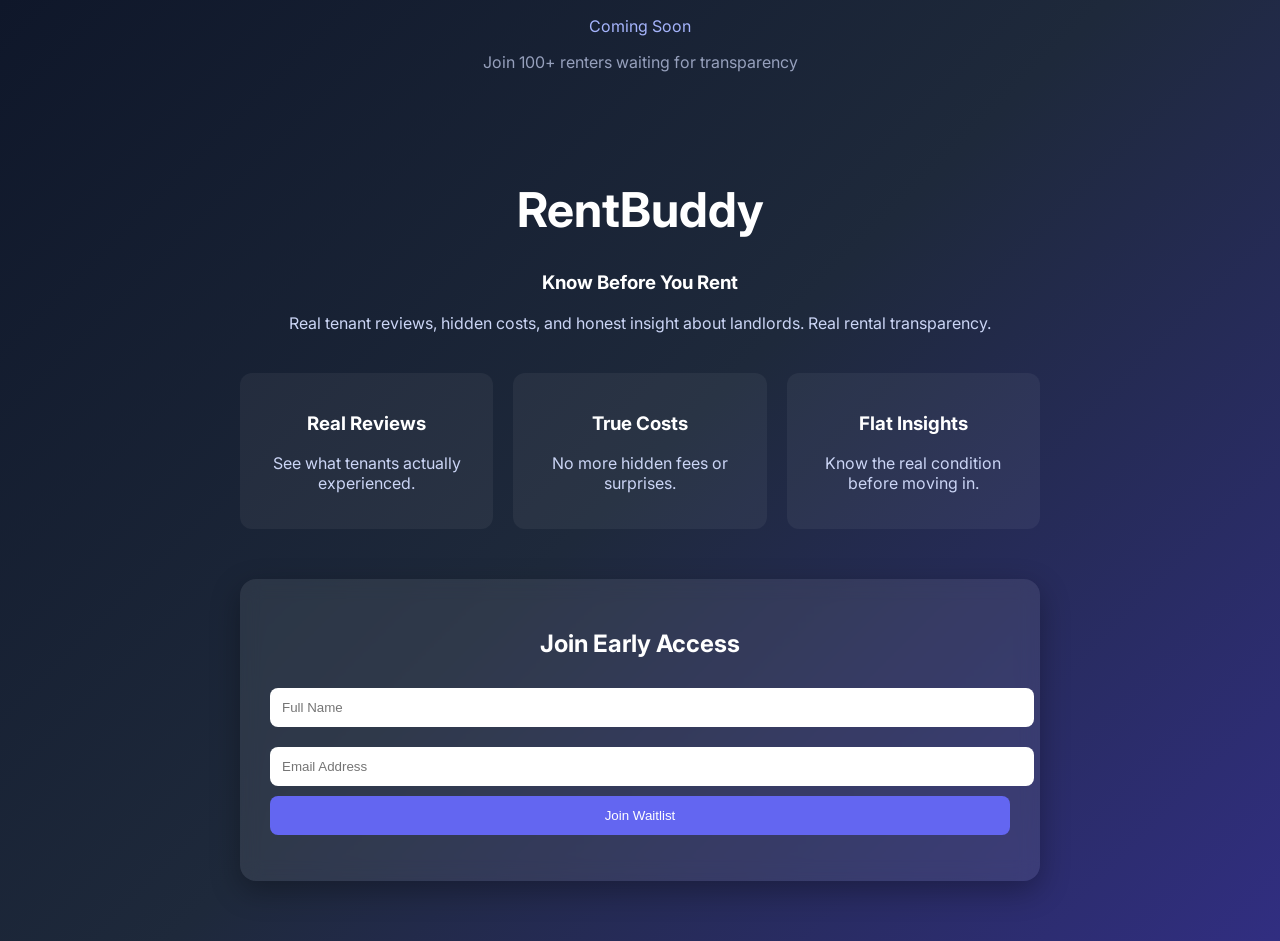
==== index.html @ a785de89 "top" ====
<!DOCTYPE html>
<html lang="en">

<head>
  <meta charset="UTF-8" />
  <meta name="viewport" content="width=device-width, initial-scale=1.0" />
  <link href="https://fonts.googleapis.com/css2?family=Inter:wght@400;600;700&display=swap" rel="stylesheet">
  <link rel="stylesheet" href="style.css">
  <p style="color:#a5b4fc;">Coming Soon</p>
  <p style="opacity:0.7;">
    Join 100+ renters waiting for transparency
  </p>
  <title>RentBuddy</title>
</head>

<body>
  <div class="container">
    <h1>RentBuddy</h1>
    <h3>Know Before You Rent</h3>
    <p>Real tenant reviews, hidden costs, and honest insight about landlords. Real rental transparency.</p>

    <div class="features">
      <div class="feature">
        <h3>Real Reviews</h3>
        <p>See what tenants actually experienced.</p>
      </div>

      <div class="feature">
        <h3>True Costs</h3>
        <p>No more hidden fees or surprises.</p>
      </div>

      <div class="feature">
        <h3>Flat Insights</h3>
        <p>Know the real condition before moving in.</p>
      </div>
    </div>

    <div class="card">
      <h2>Join Early Access</h2>
      <form id="signup-form">
        <input type="text" id="name" placeholder="Full Name" required />
        <input type="email" id="email" placeholder="Email Address" required />
        <button type="submit">Join Waitlist</button>
      </form>

      <p id="response-message"></p>
    </div>
  </div>

  <script>
    const scriptURL = "https://script.google.com/macros/s/AKfycbyjTUxDTd64kOq5u7lBZg5m4MmlNML_QeSrmSQZ3-kgmN3GrU54TCzn5hJ8YXNWSWyDuQ/exec";

    document.getElementById("signup-form").addEventListener("submit", e => {
      e.preventDefault();

      const name = document.getElementById("name").value;
      const email = document.getElementById("email").value;

      fetch(scriptURL, {
        method: "POST",
        body: JSON.stringify({ name, email }),
      })
        .then(() => {
          document.getElementById("response-message").innerText = "You're on the list!";
        })
        .catch(() => {
          document.getElementById("response-message").innerText = "Something went wrong.";
        });
    });
  </script>

</body>

</html>
---- style.css ----
body {
    font-family: 'Inter', sans-serif;
    margin: 0;
    background: linear-gradient(135deg, #0f172a, #1e293b, #312e81);
    color: white;
    text-align: center;
}

.container {
    padding: 60px 20px;
    max-width: 800px;
    margin: auto;
}

h1 {
    font-size: 3rem;
}

p {
    color: #cbd5f5;
}

.card {
    background: rgba(255,255,255,0.08);
    backdrop-filter: blur(10px);
    padding: 30px;
    border-radius: 16px;
    margin-top: 50px;
    box-shadow: 0 10px 30px rgba(0,0,0,0.3);
}

.features {
    display: flex;
    gap: 20px;
    margin-top: 40px;
    flex-wrap: wrap;
}

.feature {
    flex: 1;
    background: rgba(255, 255, 255, 0.05);
    padding: 20px;
    border-radius: 12px;
}

input {
    width: 100%;
    padding: 12px;
    margin: 10px 0;
    border-radius: 8px;
    border: none;
}

button {
    background: #6366f1;
    color: white;
    border: none;
    padding: 12px;
    width: 100%;
    border-radius: 8px;
    cursor: pointer;
    transition: all 0.2s ease;
}

button:hover {
    background: #4f46e5;
    transform: translateY(-2px);
}
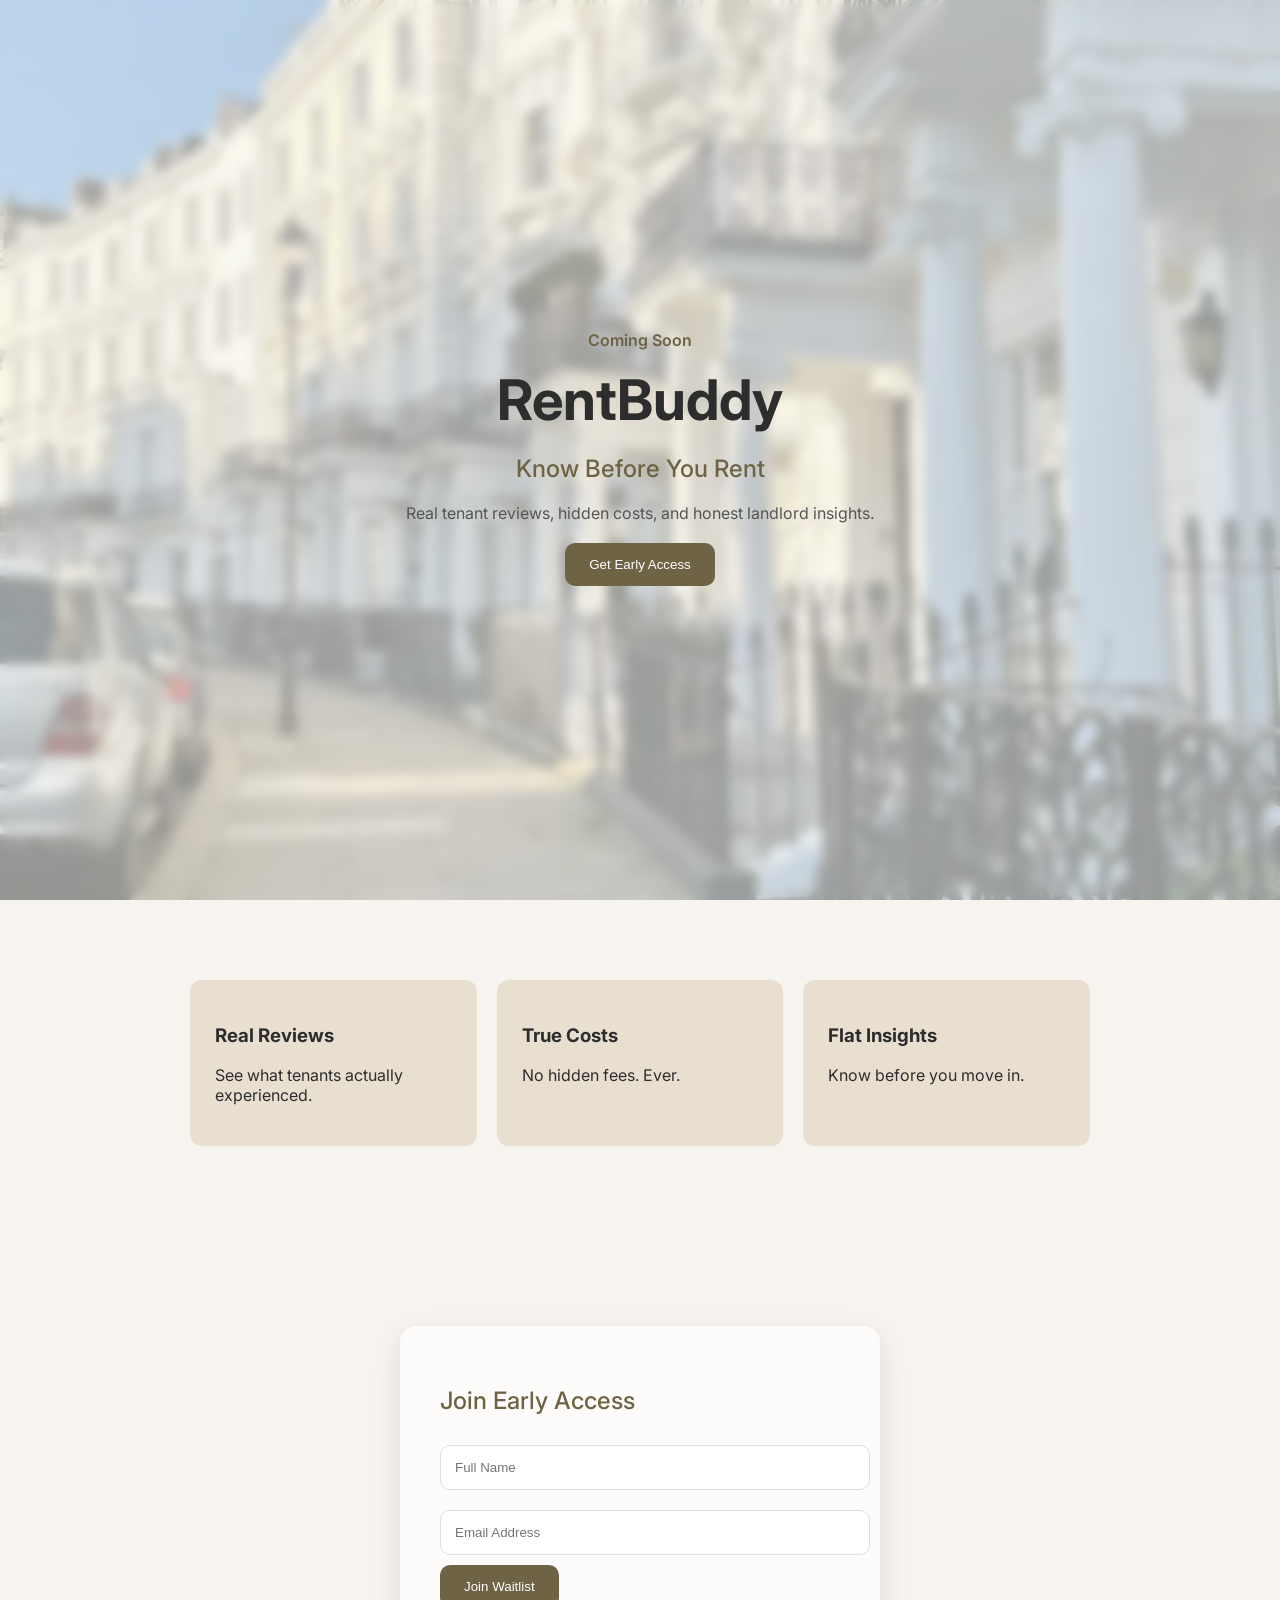
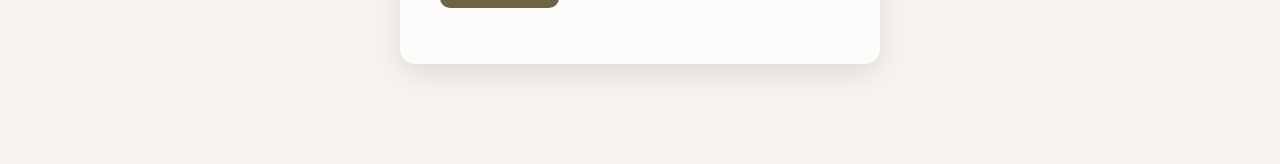
==== commit 695c9e6a: "huge improve" ====
--- a/index.html
+++ b/index.html
@@ -1,43 +1,58 @@
 <!DOCTYPE html>
 <html lang="en">
-
 <head>
   <meta charset="UTF-8" />
-  <meta name="viewport" content="width=device-width, initial-scale=1.0" />
+  <meta name="viewport" content="width=device-width, initial-scale=1.0"/>
+
+  <title>RentBuddy</title>
+
   <link href="https://fonts.googleapis.com/css2?family=Inter:wght@400;600;700&display=swap" rel="stylesheet">
+
   <link rel="stylesheet" href="style.css">
-  <p style="color:#a5b4fc;">Coming Soon</p>
-  <p style="opacity:0.7;">
-    Join 100+ renters waiting for transparency
-  </p>
-  <title>RentBuddy</title>
 </head>
 
 <body>
-  <div class="container">
-    <h1>RentBuddy</h1>
-    <h3>Know Before You Rent</h3>
-    <p>Real tenant reviews, hidden costs, and honest insight about landlords. Real rental transparency.</p>
 
-    <div class="features">
-      <div class="feature">
-        <h3>Real Reviews</h3>
-        <p>See what tenants actually experienced.</p>
-      </div>
+  <!-- HERO -->
+  <section class="hero">
+    <div class="overlay"></div>
 
-      <div class="feature">
-        <h3>True Costs</h3>
-        <p>No more hidden fees or surprises.</p>
-      </div>
+    <div class="hero-content fade-up">
+      <p class="badge">Coming Soon</p>
+      <h1>RentBuddy</h1>
+      <h2>Know Before You Rent</h2>
 
-      <div class="feature">
-        <h3>Flat Insights</h3>
-        <p>Know the real condition before moving in.</p>
-      </div>
+      <p class="subtitle">
+        Real tenant reviews, hidden costs, and honest landlord insights.
+      </p>
+
+      <button id="cta-btn">Get Early Access</button>
+    </div>
+  </section>
+
+  <!-- FEATURES -->
+  <section class="features fade-up">
+    <div class="feature">
+      <h3>Real Reviews</h3>
+      <p>See what tenants actually experienced.</p>
     </div>
 
-    <div class="card">
+    <div class="feature">
+      <h3>True Costs</h3>
+      <p>No hidden fees. Ever.</p>
+    </div>
+
+    <div class="feature">
+      <h3>Flat Insights</h3>
+      <p>Know before you move in.</p>
+    </div>
+  </section>
+
+  <!-- FORM -->
+  <section id="form-section">
+    <div class="form-card">
       <h2>Join Early Access</h2>
+
       <form id="signup-form">
         <input type="text" id="name" placeholder="Full Name" required />
         <input type="email" id="email" placeholder="Email Address" required />
@@ -46,30 +61,8 @@
 
       <p id="response-message"></p>
     </div>
-  </div>
+  </section>
 
-  <script>
-    const scriptURL = "https://script.google.com/macros/s/AKfycbyjTUxDTd64kOq5u7lBZg5m4MmlNML_QeSrmSQZ3-kgmN3GrU54TCzn5hJ8YXNWSWyDuQ/exec";
-
-    document.getElementById("signup-form").addEventListener("submit", e => {
-      e.preventDefault();
-
-      const name = document.getElementById("name").value;
-      const email = document.getElementById("email").value;
-
-      fetch(scriptURL, {
-        method: "POST",
-        body: JSON.stringify({ name, email }),
-      })
-        .then(() => {
-          document.getElementById("response-message").innerText = "You're on the list!";
-        })
-        .catch(() => {
-          document.getElementById("response-message").innerText = "Something went wrong.";
-        });
-    });
-  </script>
-
+  <script src="script.js"></script>
 </body>
-
 </html>
--- a/style.css
+++ b/style.css
@@ -1,68 +1,128 @@
-body {
-    font-family: 'Inter', sans-serif;
-    margin: 0;
-    background: linear-gradient(135deg, #0f172a, #1e293b, #312e81);
-    color: white;
-    text-align: center;
+html {
+  scroll-behavior: smooth;
 }
 
-.container {
-    padding: 60px 20px;
-    max-width: 800px;
-    margin: auto;
+body {
+  margin: 0;
+  font-family: 'Inter', sans-serif;
+  background: #F7F3EF;
+  color: #2d2d2d;
+}
+
+/* HERO */
+.hero {
+  height: 100vh;
+  background: url("bgpic2.jpg") center/cover no-repeat;
+  position: relative;
+  display: flex;
+  align-items: center;
+  justify-content: center;
+}
+
+.overlay {
+  position: absolute;
+  inset: 0;
+  backdrop-filter: blur(6px);
+  background: rgba(247, 243, 239, 0.6);
+}
+
+.hero-content {
+  position: relative;
+  text-align: center;
+  max-width: 700px;
+}
+
+.badge {
+  color: #6E6345;
+  font-weight: 600;
 }
 
 h1 {
-    font-size: 3rem;
+  font-size: 3.5rem;
+  margin: 10px 0;
 }
 
-p {
-    color: #cbd5f5;
+h2 {
+  font-weight: 500;
+  color: #6E6345;
 }
 
-.card {
-    background: rgba(255,255,255,0.08);
-    backdrop-filter: blur(10px);
-    padding: 30px;
-    border-radius: 16px;
-    margin-top: 50px;
-    box-shadow: 0 10px 30px rgba(0,0,0,0.3);
+.subtitle {
+  margin: 20px 0;
+  color: #555;
 }
 
+button {
+  background: #6E6345;
+  color: white;
+  border: none;
+  padding: 14px 24px;
+  border-radius: 10px;
+  cursor: pointer;
+  transition: 0.3s;
+}
+
+button:hover {
+  transform: translateY(-3px);
+  background: #5a5238;
+}
+
+/* FEATURES */
 .features {
-    display: flex;
-    gap: 20px;
-    margin-top: 40px;
-    flex-wrap: wrap;
+  display: flex;
+  gap: 20px;
+  padding: 80px 20px;
+  max-width: 900px;
+  margin: auto;
 }
 
 .feature {
-    flex: 1;
-    background: rgba(255, 255, 255, 0.05);
-    padding: 20px;
-    border-radius: 12px;
+  flex: 1;
+  background: #E8DFD1;
+  padding: 25px;
+  border-radius: 12px;
+}
+
+/* FORM */
+#form-section {
+  padding: 100px 20px;
+  display: flex;
+  justify-content: center;
+}
+
+.form-card {
+  background: rgba(255,255,255,0.7);
+  backdrop-filter: blur(10px);
+  padding: 40px;
+  border-radius: 16px;
+  width: 100%;
+  max-width: 400px;
+  box-shadow: 0 10px 30px rgba(0,0,0,0.1);
 }
 
 input {
-    width: 100%;
-    padding: 12px;
-    margin: 10px 0;
-    border-radius: 8px;
-    border: none;
+  width: 100%;
+  padding: 14px;
+  margin: 10px 0;
+  border-radius: 10px;
+  border: 1px solid #ddd;
 }
 
-button {
-    background: #6366f1;
-    color: white;
-    border: none;
-    padding: 12px;
-    width: 100%;
-    border-radius: 8px;
-    cursor: pointer;
-    transition: all 0.2s ease;
+input:focus {
+  outline: none;
+  border-color: #6E6345;
 }
 
-button:hover {
-    background: #4f46e5;
-    transform: translateY(-2px);
+/* ANIMATIONS */
+.fade-up {
+  opacity: 0;
+  transform: translateY(40px);
+  animation: fadeUp 1s ease forwards;
+}
+
+@keyframes fadeUp {
+  to {
+    opacity: 1;
+    transform: translateY(0);
+  }
 }
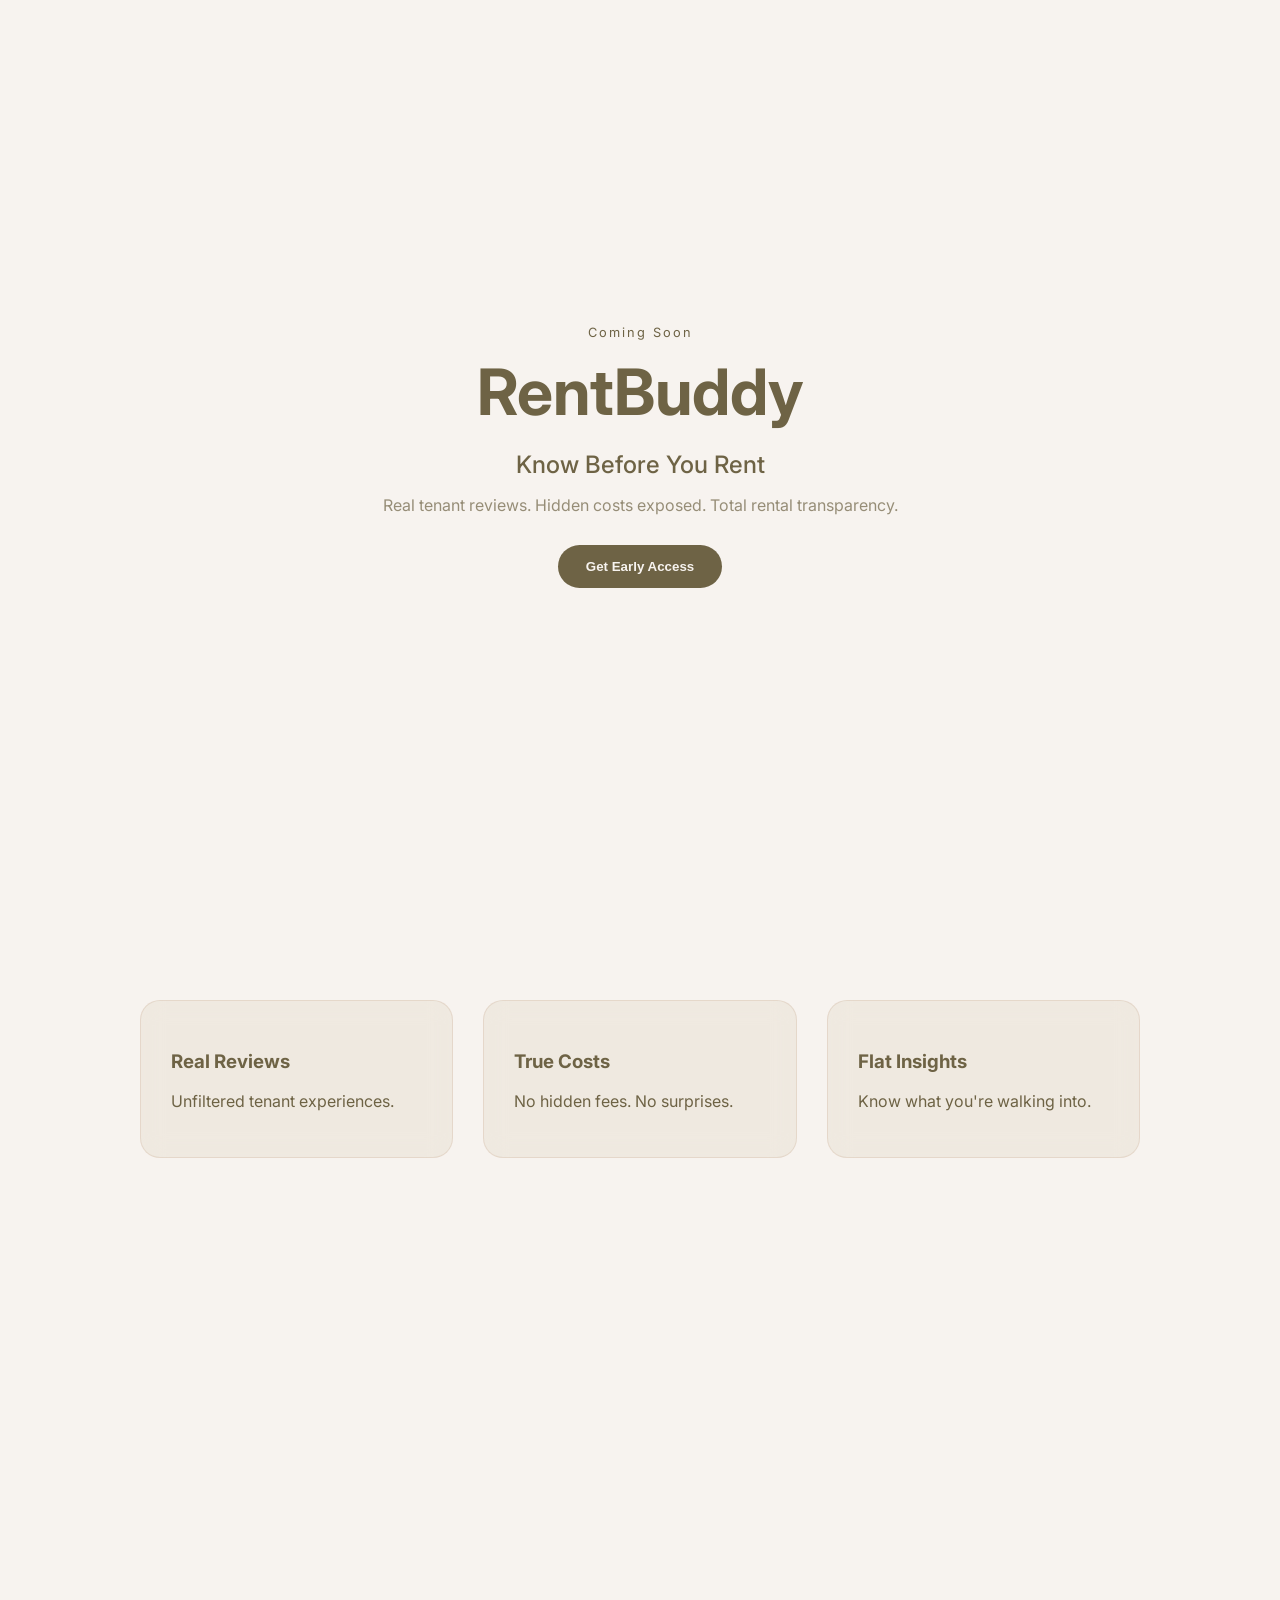
==== commit 7f39b2e1: "another huge change" ====
--- a/index.html
+++ b/index.html
@@ -6,8 +6,7 @@
 
   <title>RentBuddy</title>
 
-  <link href="https://fonts.googleapis.com/css2?family=Inter:wght@400;600;700&display=swap" rel="stylesheet">
-
+  <link href="https://fonts.googleapis.com/css2?family=Inter:wght@400;500;600;700&display=swap" rel="stylesheet">
   <link rel="stylesheet" href="style.css">
 </head>
 
@@ -15,15 +14,16 @@
 
   <!-- HERO -->
   <section class="hero">
-    <div class="overlay"></div>
+    <div class="bg"></div>
 
-    <div class="hero-content fade-up">
+    <div class="hero-content">
       <p class="badge">Coming Soon</p>
+
       <h1>RentBuddy</h1>
       <h2>Know Before You Rent</h2>
 
       <p class="subtitle">
-        Real tenant reviews, hidden costs, and honest landlord insights.
+        Real tenant reviews. Hidden costs exposed. Total rental transparency.
       </p>
 
       <button id="cta-btn">Get Early Access</button>
@@ -31,26 +31,26 @@
   </section>
 
   <!-- FEATURES -->
-  <section class="features fade-up">
+  <section class="features">
     <div class="feature">
       <h3>Real Reviews</h3>
-      <p>See what tenants actually experienced.</p>
+      <p>Unfiltered tenant experiences.</p>
     </div>
 
     <div class="feature">
       <h3>True Costs</h3>
-      <p>No hidden fees. Ever.</p>
+      <p>No hidden fees. No surprises.</p>
     </div>
 
     <div class="feature">
       <h3>Flat Insights</h3>
-      <p>Know before you move in.</p>
+      <p>Know what you're walking into.</p>
     </div>
   </section>
 
   <!-- FORM -->
   <section id="form-section">
-    <div class="form-card">
+    <div class="form-container">
       <h2>Join Early Access</h2>
 
       <form id="signup-form">
--- a/style.css
+++ b/style.css
@@ -6,121 +6,156 @@
   margin: 0;
   font-family: 'Inter', sans-serif;
   background: #F7F3EF;
-  color: #2d2d2d;
+  color: #6E6345;
+  overflow-x: hidden;
 }
 
 /* HERO */
+
 .hero {
   height: 100vh;
-  background: url("bgpic2.jpg") center/cover no-repeat;
   position: relative;
   display: flex;
   align-items: center;
   justify-content: center;
 }
 
-.overlay {
+.bg {
   position: absolute;
   inset: 0;
-  backdrop-filter: blur(6px);
-  background: rgba(247, 243, 239, 0.6);
+  background: url("your-image.jpg") center/cover no-repeat;
+  filter: blur(8px) brightness(0.9);
+  transform: scale(1.1);
 }
 
 .hero-content {
   position: relative;
   text-align: center;
   max-width: 700px;
+  animation: floatUp 1.2s ease forwards;
 }
 
 .badge {
   color: #6E6345;
-  font-weight: 600;
+  letter-spacing: 2px;
+  font-size: 0.8rem;
 }
 
 h1 {
-  font-size: 3.5rem;
+  font-size: 4rem;
   margin: 10px 0;
 }
 
 h2 {
   font-weight: 500;
-  color: #6E6345;
+  margin-bottom: 10px;
 }
 
 .subtitle {
-  margin: 20px 0;
-  color: #555;
+  color: #6E6345;
+  opacity: 0.7;
+  margin-bottom: 30px;
 }
+
+/* CTA */
 
 button {
   background: #6E6345;
-  color: white;
+  color: #F7F3EF;
   border: none;
-  padding: 14px 24px;
-  border-radius: 10px;
+  padding: 14px 28px;
+  border-radius: 999px;
   cursor: pointer;
   transition: 0.3s;
+  font-weight: 600;
 }
 
 button:hover {
-  transform: translateY(-3px);
+  transform: translateY(-4px);
   background: #5a5238;
 }
 
 /* FEATURES */
+
 .features {
   display: flex;
-  gap: 20px;
-  padding: 80px 20px;
-  max-width: 900px;
+  gap: 30px;
+  padding: 100px 40px;
+  max-width: 1000px;
   margin: auto;
 }
 
 .feature {
   flex: 1;
-  background: #E8DFD1;
-  padding: 25px;
-  border-radius: 12px;
+  padding: 30px;
+  border-radius: 20px;
+  background: rgba(232, 223, 209, 0.5);
+  backdrop-filter: blur(12px);
+  transition: 0.4s;
+  border: 1px solid rgba(212, 191, 170, 0.4);
 }
 
-/* FORM */
+.feature:hover {
+  transform: translateY(-10px) scale(1.02);
+  background: rgba(212, 191, 170, 0.6);
+}
+
+/* FORM SECTION */
+
 #form-section {
-  padding: 100px 20px;
+  padding: 140px 20px;
   display: flex;
   justify-content: center;
+  opacity: 0;
+  transform: translateY(80px);
+  transition: all 1s ease;
 }
 
-.form-card {
-  background: rgba(255,255,255,0.7);
-  backdrop-filter: blur(10px);
-  padding: 40px;
-  border-radius: 16px;
+#form-section.active {
+  opacity: 1;
+  transform: translateY(0);
+}
+
+.form-container {
+  text-align: center;
   width: 100%;
-  max-width: 400px;
-  box-shadow: 0 10px 30px rgba(0,0,0,0.1);
+  max-width: 420px;
+}
+
+/* FORM STYLE (NO BOX) */
+
+form {
+  margin-top: 20px;
 }
 
 input {
   width: 100%;
-  padding: 14px;
-  margin: 10px 0;
-  border-radius: 10px;
-  border: 1px solid #ddd;
+  padding: 16px;
+  margin: 12px 0;
+  border: none;
+  border-bottom: 1px solid #D4BFAA;
+  background: transparent;
+  color: #6E6345;
+  font-size: 1rem;
+}
+
+input::placeholder {
+  color: #6E6345;
+  opacity: 0.5;
 }
 
 input:focus {
   outline: none;
-  border-color: #6E6345;
+  border-bottom: 1px solid #6E6345;
 }
 
 /* ANIMATIONS */
-.fade-up {
-  opacity: 0;
-  transform: translateY(40px);
-  animation: fadeUp 1s ease forwards;
-}
 
-@keyframes fadeUp {
+@keyframes floatUp {
+  from {
+    opacity: 0;
+    transform: translateY(60px);
+  }
   to {
     opacity: 1;
     transform: translateY(0);
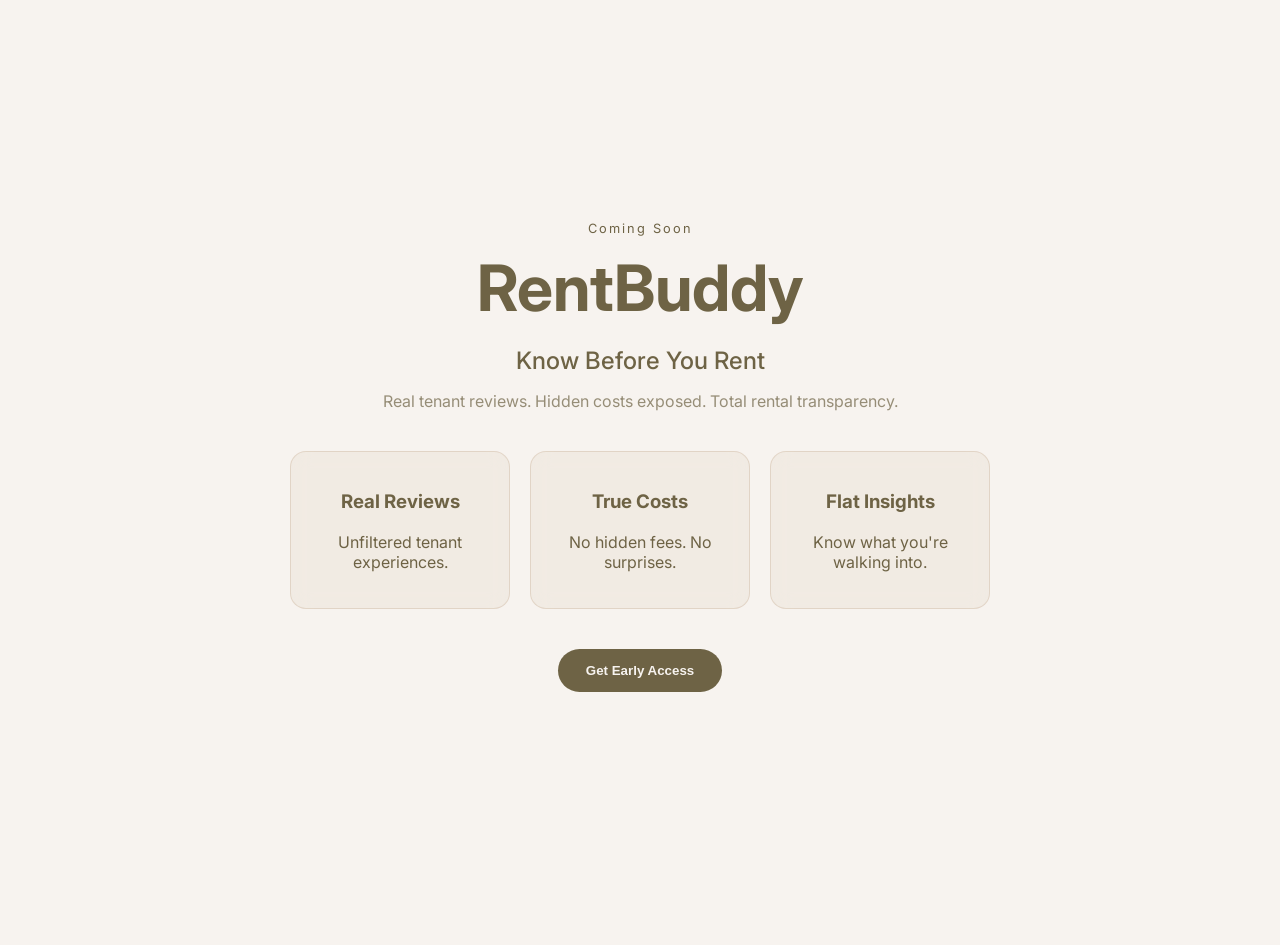
==== commit f1c03a01: "improve" ====
--- a/index.html
+++ b/index.html
@@ -1,8 +1,9 @@
 <!DOCTYPE html>
 <html lang="en">
+
 <head>
   <meta charset="UTF-8" />
-  <meta name="viewport" content="width=device-width, initial-scale=1.0"/>
+  <meta name="viewport" content="width=device-width, initial-scale=1.0" />
 
   <title>RentBuddy</title>
 
@@ -13,7 +14,7 @@
 <body>
 
   <!-- HERO -->
-  <section class="hero">
+  <section class="hero" id="hero">
     <div class="bg"></div>
 
     <div class="hero-content">
@@ -26,30 +27,30 @@
         Real tenant reviews. Hidden costs exposed. Total rental transparency.
       </p>
 
+      <!-- FEATURES -->
+      <div class="features">
+        <div class="feature">
+          <h3>Real Reviews</h3>
+          <p>Unfiltered tenant experiences.</p>
+        </div>
+
+        <div class="feature">
+          <h3>True Costs</h3>
+          <p>No hidden fees. No surprises.</p>
+        </div>
+
+        <div class="feature">
+          <h3>Flat Insights</h3>
+          <p>Know what you're walking into.</p>
+        </div>
+      </div>
+
       <button id="cta-btn">Get Early Access</button>
     </div>
   </section>
 
-  <!-- FEATURES -->
-  <section class="features">
-    <div class="feature">
-      <h3>Real Reviews</h3>
-      <p>Unfiltered tenant experiences.</p>
-    </div>
-
-    <div class="feature">
-      <h3>True Costs</h3>
-      <p>No hidden fees. No surprises.</p>
-    </div>
-
-    <div class="feature">
-      <h3>Flat Insights</h3>
-      <p>Know what you're walking into.</p>
-    </div>
-  </section>
-
   <!-- FORM -->
-  <section id="form-section">
+  <section id="form-page">
     <div class="form-container">
       <h2>Join Early Access</h2>
 
@@ -65,4 +66,5 @@
 
   <script src="script.js"></script>
 </body>
+
 </html>
--- a/style.css
+++ b/style.css
@@ -33,6 +33,12 @@
   text-align: center;
   max-width: 700px;
   animation: floatUp 1.2s ease forwards;
+}
+
+.hero.hide {
+  opacity: 0;
+  transform: scale(1.05);
+  transition: all 0.8s ease;
 }
 
 .badge {
@@ -77,7 +83,7 @@
 
 /* FEATURES */
 
-.features {
+/*.features {
   display: flex;
   gap: 30px;
   padding: 100px 40px;
@@ -98,28 +104,61 @@
 .feature:hover {
   transform: translateY(-10px) scale(1.02);
   background: rgba(212, 191, 170, 0.6);
+}*/
+
+.features {
+  display: flex;
+  gap: 20px;
+  margin: 40px 0;
+}
+
+.feature {
+  flex: 1;
+  padding: 20px;
+  border-radius: 16px;
+
+  background: rgba(232, 223, 209, 0.4);
+  backdrop-filter: blur(10px);
+
+  border: 1px solid rgba(212, 191, 170, 0.5);
+
+  transition: 0.4s;
+}
+
+.feature:hover {
+  transform: translateY(-8px);
+  background: rgba(212, 191, 170, 0.6);
 }
 
 /* FORM SECTION */
 
-#form-section {
-  padding: 140px 20px;
-  display: flex;
+#form-page {
+  position: fixed;
+  inset: 0;
+  background: #F7F3EF;
+  display: flex;
+  align-items: center;
   justify-content: center;
+
   opacity: 0;
-  transform: translateY(80px);
-  transition: all 1s ease;
-}
-
-#form-section.active {
+  transform: translateY(40px);
+  pointer-events: none;
+
+  transition: all 0.8s ease;
+}
+
+#form-page.active {
   opacity: 1;
   transform: translateY(0);
+  pointer-events: all;
 }
 
 .form-container {
+  width: 100%;
+  max-width: 400px;
   text-align: center;
-  width: 100%;
-  max-width: 420px;
+
+  animation: floatUp 1s ease;
 }
 
 /* FORM STYLE (NO BOX) */
@@ -132,6 +171,7 @@
   width: 100%;
   padding: 16px;
   margin: 12px 0;
+  
   border: none;
   border-bottom: 1px solid #D4BFAA;
   background: transparent;
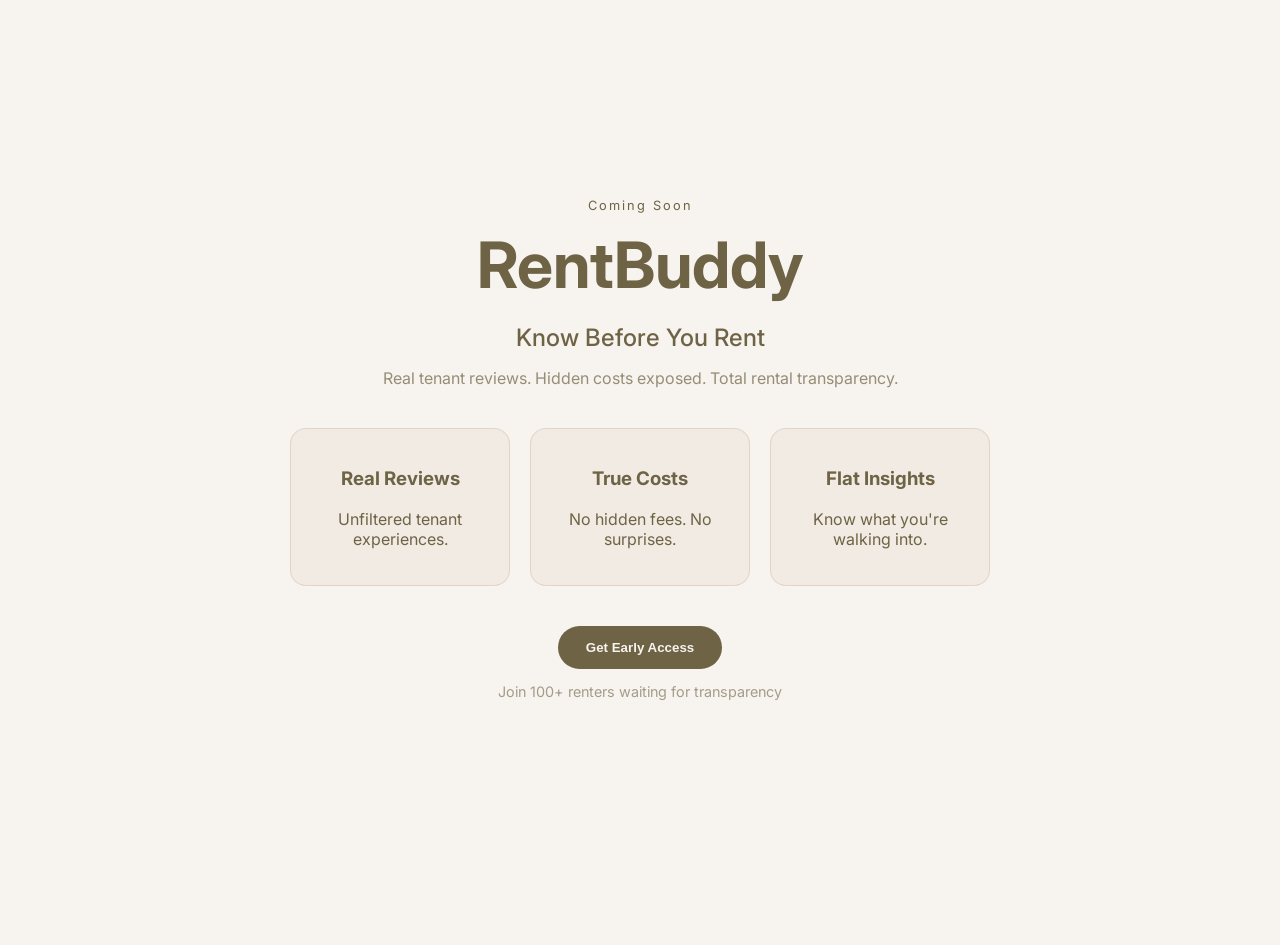
==== commit b6c00b6b: "colour scheme changing back to original" ====
--- a/index.html
+++ b/index.html
@@ -46,6 +46,9 @@
       </div>
 
       <button id="cta-btn">Get Early Access</button>
+      <p style="opacity:0.6; font-size:0.9rem;">
+        Join 100+ renters waiting for transparency
+      </p>
     </div>
   </section>
 
--- a/style.css
+++ b/style.css
@@ -18,6 +18,12 @@
   display: flex;
   align-items: center;
   justify-content: center;
+}
+
+.hero.hide {
+  opacity: 0;
+  transform: scale(1.05);
+  transition: all 0.8s ease;
 }
 
 .bg {
@@ -33,12 +39,6 @@
   text-align: center;
   max-width: 700px;
   animation: floatUp 1.2s ease forwards;
-}
-
-.hero.hide {
-  opacity: 0;
-  transform: scale(1.05);
-  transition: all 0.8s ease;
 }
 
 .badge {
@@ -82,7 +82,7 @@
 }
 
 /* FEATURES */
-
+/*BEFORE*/
 /*.features {
   display: flex;
   gap: 30px;
@@ -106,6 +106,7 @@
   background: rgba(212, 191, 170, 0.6);
 }*/
 
+/*AFTER*/
 .features {
   display: flex;
   gap: 20px;
@@ -154,27 +155,27 @@
 }
 
 .form-container {
+  text-align: center;
   width: 100%;
-  max-width: 400px;
-  text-align: center;
-
+  max-width: 420px;
   animation: floatUp 1s ease;
 }
 
 /* FORM STYLE (NO BOX) */
 
 form {
-  margin-top: 20px;
+  margin-top: 30px;
 }
 
 input {
   width: 100%;
   padding: 16px;
   margin: 12px 0;
-  
+
   border: none;
   border-bottom: 1px solid #D4BFAA;
   background: transparent;
+  
   color: #6E6345;
   font-size: 1rem;
 }
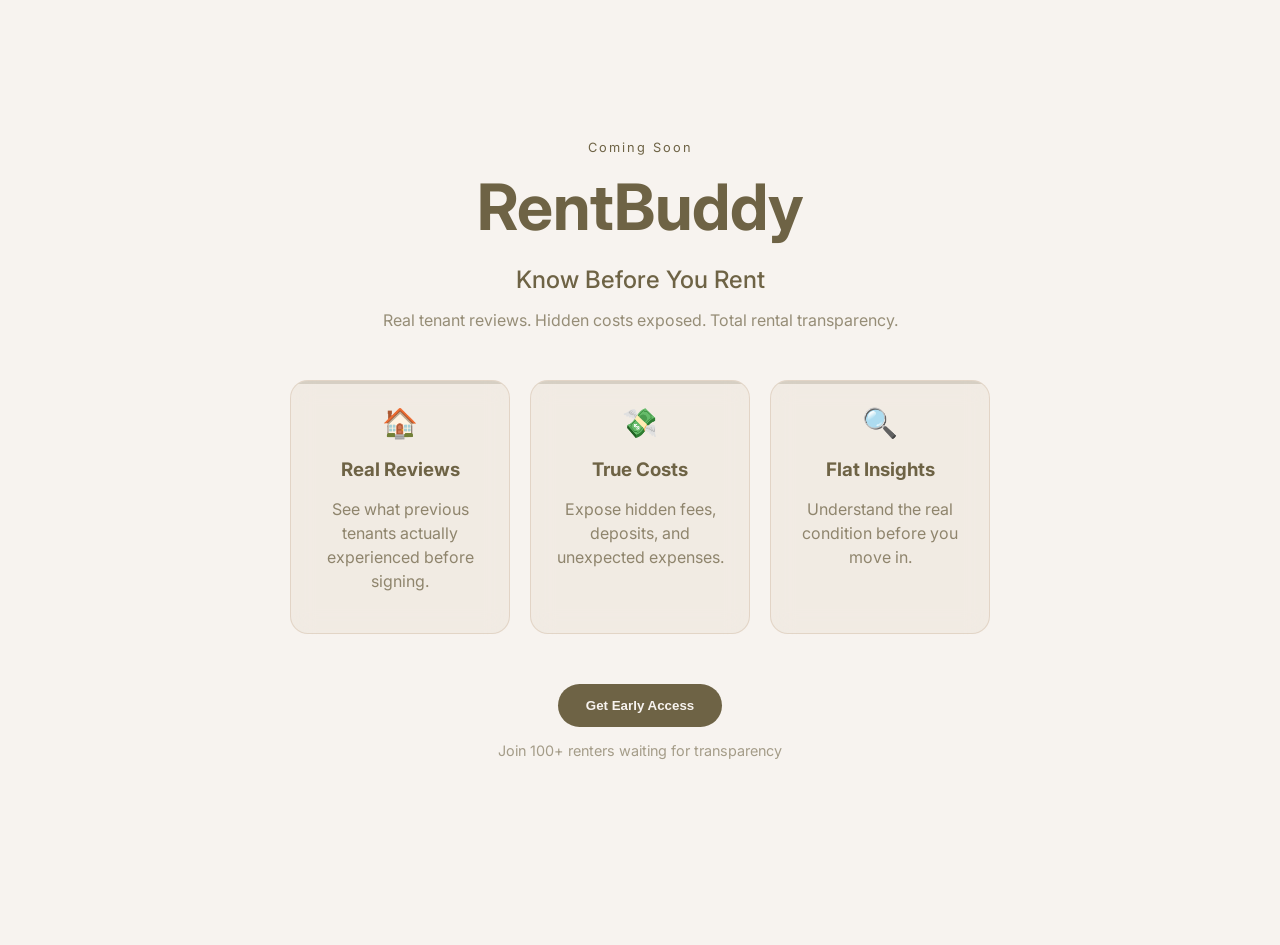
==== commit c3ff94d2: "cards improvement" ====
--- a/index.html
+++ b/index.html
@@ -29,19 +29,23 @@
 
       <!-- FEATURES -->
       <div class="features">
+
         <div class="feature">
+          <div class="feature-icon">🏠</div>
           <h3>Real Reviews</h3>
-          <p>Unfiltered tenant experiences.</p>
+          <p>See what previous tenants actually experienced before signing.</p>
         </div>
 
         <div class="feature">
+          <div class="feature-icon">💸</div>
           <h3>True Costs</h3>
-          <p>No hidden fees. No surprises.</p>
+          <p>Expose hidden fees, deposits, and unexpected expenses.</p>
         </div>
 
         <div class="feature">
+          <div class="feature-icon">🔍</div>
           <h3>Flat Insights</h3>
-          <p>Know what you're walking into.</p>
+          <p>Understand the real condition before you move in.</p>
         </div>
       </div>
 
--- a/style.css
+++ b/style.css
@@ -110,25 +110,58 @@
 .features {
   display: flex;
   gap: 20px;
-  margin: 40px 0;
+  margin: 50px 0;
 }
 
 .feature {
   flex: 1;
-  padding: 20px;
-  border-radius: 16px;
+  padding: 24px;
+  border-radius: 18px;
 
   background: rgba(232, 223, 209, 0.4);
-  backdrop-filter: blur(10px);
-
-  border: 1px solid rgba(212, 191, 170, 0.5);
-
-  transition: 0.4s;
+  backdrop-filter: blur(12px);
+
+  border: 1px solid #d4bfaa80;
+
+  position: relative;
+  overflow: hidden;
+
+  transition: all 0.4s ease;
+}
+
+.feature::before{
+    content:"";
+    position: absolute;
+    top: 0;
+    left: 0;
+    height: 3px;
+    width: 100%;
+    background: #6e6345;
+    opacity: 0.2;
+}
+
+.feature-icon{
+    font-size: 1.8rem;
+    margin-bottom: 12px;
+}
+
+.feature h3{
+    margin-bottom: 8px;
+}
+
+.feature p{
+    opacity: 0.75;
+    line-height: 1.5;
 }
 
 .feature:hover {
-  transform: translateY(-8px);
+  transform: translateY(-10px) scale(1.02);
   background: rgba(212, 191, 170, 0.6);
+  box-shadow: 0 20px 40px rgba(0,0,0,0.1);
+}
+
+.feature:hover::before {
+  opacity: 1;
 }
 
 /* FORM SECTION */
@@ -175,7 +208,7 @@
   border: none;
   border-bottom: 1px solid #D4BFAA;
   background: transparent;
-  
+
   color: #6E6345;
   font-size: 1rem;
 }
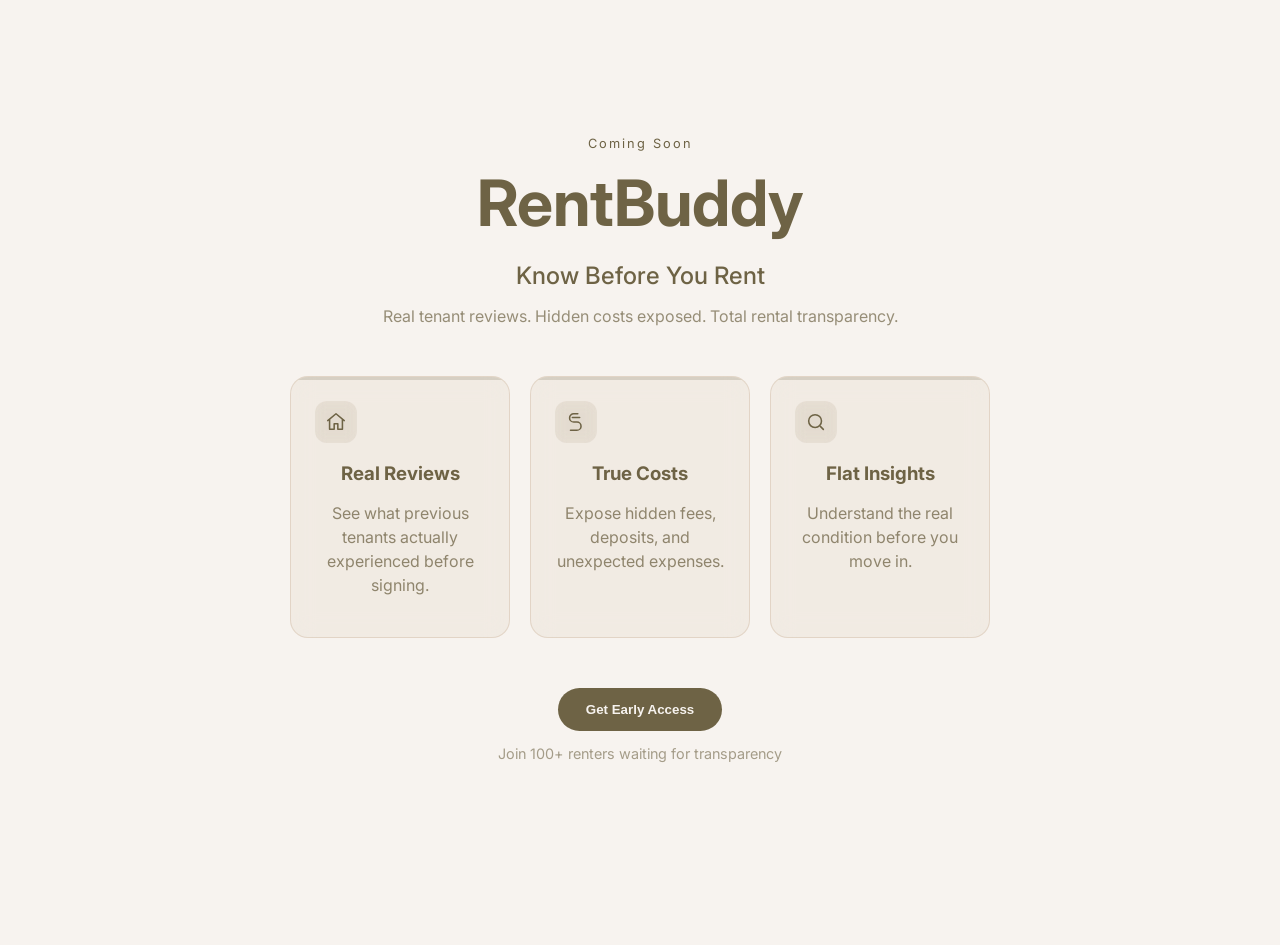
==== commit 0d56fa6b: "emojis changed to icons" ====
--- a/index.html
+++ b/index.html
@@ -31,19 +31,34 @@
       <div class="features">
 
         <div class="feature">
-          <div class="feature-icon">🏠</div>
+          <div class="feature-icon">
+            <svg viewBox="0 0 24 24" fill="none">
+              <path d="M3 10.5L12 3L21 10.5" />
+              <path d="M5 9.5V20H10V14H14V20H19V9.5" />
+            </svg>
+          </div>
           <h3>Real Reviews</h3>
           <p>See what previous tenants actually experienced before signing.</p>
         </div>
 
         <div class="feature">
-          <div class="feature-icon">💸</div>
+          <div class="feature-icon">
+            <svg viewBox="0 0 24 24" fill="none">
+              <path d="M14 3H9.5A4.5 4.5 0 0 0 9.5 12H13A4.5 4.5 0 0 1 13 21H6" />
+              <path d="M8 7H16" />
+            </svg>
+          </div>
           <h3>True Costs</h3>
           <p>Expose hidden fees, deposits, and unexpected expenses.</p>
         </div>
 
         <div class="feature">
-          <div class="feature-icon">🔍</div>
+          <div class="feature-icon">
+            <svg viewBox="0 0 24 24" fill="none">
+              <circle cx="11" cy="11" r="7" />
+              <path d="M20 20L17 17" />
+            </svg>
+          </div>
           <h3>Flat Insights</h3>
           <p>Understand the real condition before you move in.</p>
         </div>
--- a/style.css
+++ b/style.css
@@ -140,9 +140,60 @@
     opacity: 0.2;
 }
 
-.feature-icon{
-    font-size: 1.8rem;
-    margin-bottom: 12px;
+.feature::after {
+  content: "";
+  position: absolute;
+  inset: 0;
+  background: radial-gradient(
+    circle at var(--x, 50%) var(--y, 50%),
+    rgba(110, 99, 69, 0.15),
+    transparent 60%
+  );
+  opacity: 0;
+  transition: opacity 0.3s;
+}
+
+.feature-icon {
+  width: 42px;
+  height: 42px;
+  margin-bottom: 14px;
+
+  display: flex;
+  align-items: center;
+  justify-content: center;
+
+  border-radius: 12px;
+
+  background: rgba(110, 99, 69, 0.08);
+  backdrop-filter: blur(6px);
+
+  transition: all 0.4s ease;
+}
+
+/* SVG */
+.feature-icon svg {
+  width: 22px;
+  height: 22px;
+
+  stroke: #6E6345;
+  stroke-width: 1.7;
+  stroke-linecap: round;
+  stroke-linejoin: round;
+
+  transition: all 0.4s ease;
+}
+
+.feature:hover::after {
+  opacity: 1;
+}
+
+.feature:hover .feature-icon {
+  transform: translateY(-3px) scale(1.1);
+  background: rgba(110, 99, 69, 0.15);
+}
+
+.feature:hover .feature-icon svg {
+  stroke: #4f4630;
 }
 
 .feature h3{
